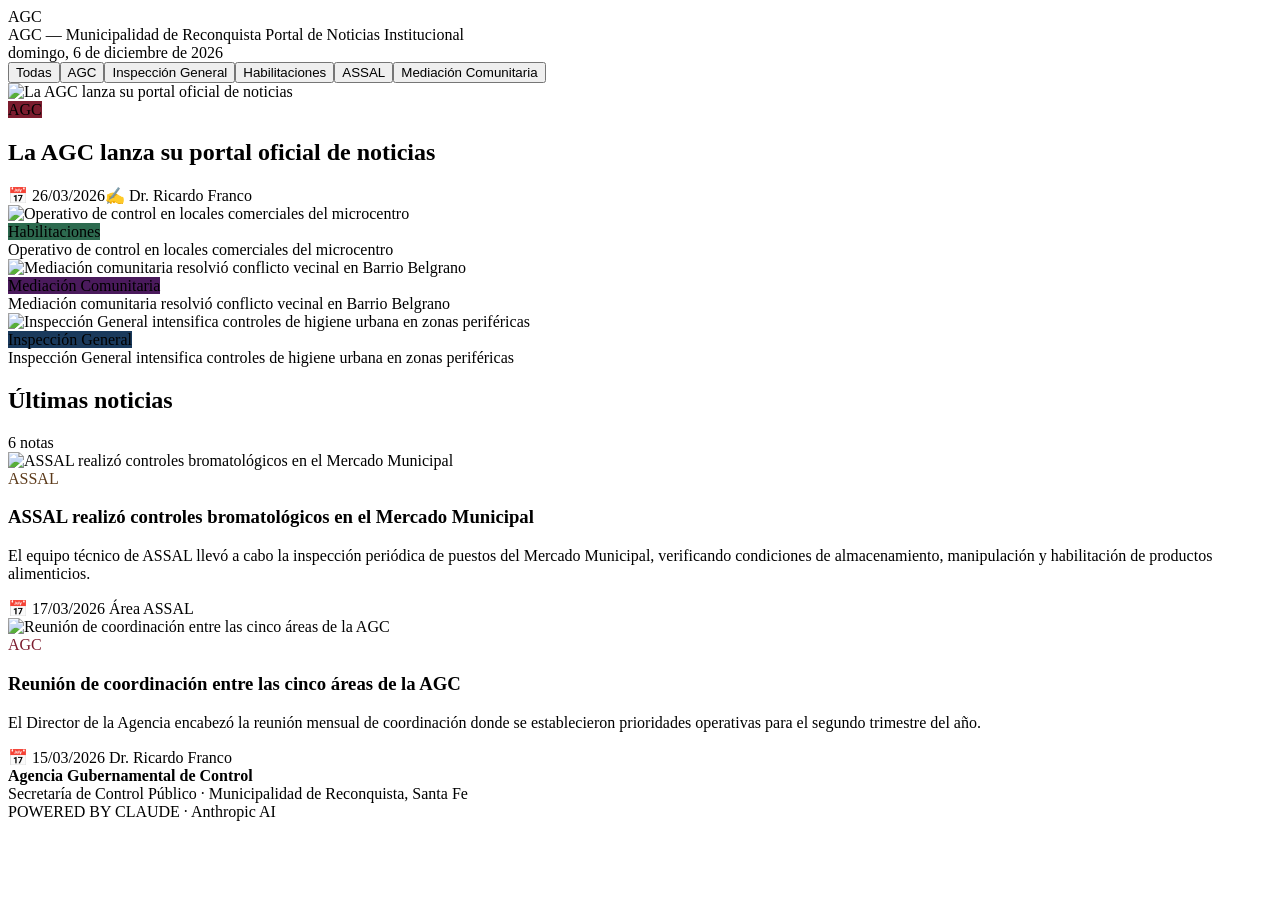
==== index.html @ d62741a8 "Add files via upload" ====
<!DOCTYPE html>
<html lang="es-AR">
<head>
  <meta charset="UTF-8" />
  <meta name="viewport" content="width=device-width, initial-scale=1.0" />
  <title>AGC Noticias · Municipalidad de Reconquista</title>
  <meta name="description" content="Portal oficial de noticias de la Agencia Gubernamental de Control — Municipalidad de Reconquista, Santa Fe." />
  <!-- Open Graph -->
  <meta property="og:title"       content="AGC Noticias · Municipalidad de Reconquista" />
  <meta property="og:description" content="Portal oficial de noticias de la Agencia Gubernamental de Control." />
  <meta property="og:type"        content="website" />
  <!-- Favicon placeholder -->
  <link rel="icon" href="assets/favicon.ico" type="image/x-icon" />
  <!-- Estilos -->
  <link rel="stylesheet" href="assets/style.css" />
</head>
<body>

  <!-- ── HEADER ───────────────────────────────────────────── -->
  <header class="site-header">
    <div class="header-inner">
      <div class="header-brand">
        <div class="header-logo-placeholder">AGC</div>
        <div class="header-titles">
          <span class="header-name">AGC — Municipalidad de Reconquista</span>
          <span class="header-sub">Portal de Noticias Institucional</span>
        </div>
      </div>
      <span class="header-date" id="header-date"></span>
    </div>
  </header>

  <!-- ── FILTROS POR ÁREA ──────────────────────────────────── -->
  <nav class="filters-bar" aria-label="Filtrar por área">
    <div class="filters-inner" id="filters-inner">
      <!-- generados dinámicamente -->
    </div>
  </nav>

  <!-- ── CONTENIDO PRINCIPAL ──────────────────────────────── -->
  <main class="main-content" id="main-content">
    <!-- Hero -->
    <section class="hero-section" id="hero-section" style="display:none;">
      <!-- Hero principal -->
      <div class="hero-main" id="hero-main" role="button" tabindex="0">
        <img class="hero-main-img" id="hero-main-img" src="" alt="" />
        <div class="hero-main-overlay"></div>
        <div class="hero-main-content">
          <span class="hero-area-badge" id="hero-main-badge"></span>
          <h1 class="hero-title" id="hero-main-title"></h1>
          <div class="hero-meta" id="hero-main-meta"></div>
        </div>
      </div>
      <!-- Sidebar hero -->
      <div class="hero-sidebar" id="hero-sidebar">
        <!-- generado dinámicamente -->
      </div>
    </section>

    <!-- Grilla de noticias -->
    <section>
      <div class="section-header">
        <h2 class="section-title" id="section-title">Últimas noticias</h2>
        <span class="section-count" id="section-count"></span>
      </div>
      <div class="news-grid" id="news-grid">
        <!-- generado dinámicamente -->
      </div>
    </section>
  </main>

  <!-- ── FOOTER ────────────────────────────────────────────── -->
  <footer class="site-footer">
    <div class="footer-inner">
      <div class="footer-left">
        <strong>Agencia Gubernamental de Control</strong><br />
        Secretaría de Control Público · Municipalidad de Reconquista, Santa Fe
      </div>
      <div class="footer-powered">
        POWERED BY CLAUDE · Anthropic AI
      </div>
    </div>
  </footer>

  <!-- ── JAVASCRIPT ────────────────────────────────────────── -->
  <script>
  // ── Fecha en el header ───────────────────────────────────
  (function(){
    const d = new Date();
    const opts = { weekday:'long', year:'numeric', month:'long', day:'numeric' };
    document.getElementById('header-date').textContent =
      d.toLocaleDateString('es-AR', opts);
  })();

  // ── Colores por área ─────────────────────────────────────
  const AREA_COLORS = {
    'AGC':                  '#7B1C2E',
    'Inspección General':   '#1A3A5C',
    'Habilitaciones':       '#2D6A4F',
    'ASSAL':                '#5C3A1A',
    'Mediación Comunitaria':'#4A1A5C',
  };

  function areaColor(area) {
    return AREA_COLORS[area] || '#555';
  }

  // ── Cargar y renderizar noticias ─────────────────────────
  let todasLasNoticias = [];
  let filtroActivo = 'Todas';

  fetch('noticias.json')
    .then(r => r.json())
    .then(data => {
      todasLasNoticias = data;
      construirFiltros(data);
      renderizar('Todas');
    })
    .catch(err => {
      console.error('Error cargando noticias.json:', err);
      document.getElementById('news-grid').innerHTML =
        '<div class="no-results"><h3>No se pudieron cargar las noticias</h3><p>Verificá que el archivo noticias.json existe y tiene formato válido.</p></div>';
    });

  // ── Construir tabs de filtro ─────────────────────────────
  function construirFiltros(data) {
    const areas = ['Todas', ...Object.keys(AREA_COLORS)];
    const container = document.getElementById('filters-inner');
    container.innerHTML = '';
    areas.forEach(area => {
      // Verificar que existe al menos una nota de esa área (o es "Todas")
      if (area !== 'Todas' && !data.some(n => n.area === area)) return;
      const btn = document.createElement('button');
      btn.className = 'filter-btn' + (area === 'Todas' ? ' active' : '');
      btn.textContent = area;
      btn.dataset.area = area;
      btn.addEventListener('click', () => {
        document.querySelectorAll('.filter-btn').forEach(b => b.classList.remove('active'));
        btn.classList.add('active');
        filtroActivo = area;
        renderizar(area);
      });
      container.appendChild(btn);
    });
  }

  // ── Renderizar hero + grilla según filtro ────────────────
  function renderizar(area) {
    const noticias = area === 'Todas'
      ? todasLasNoticias
      : todasLasNoticias.filter(n => n.area === area);

    // Actualizar título de sección
    document.getElementById('section-title').textContent =
      area === 'Todas' ? 'Últimas noticias' : area;
    document.getElementById('section-count').textContent =
      noticias.length + (noticias.length === 1 ? ' nota' : ' notas');

    // ── Hero: solo cuando filtramos "Todas" o hay ≥ 4 notas ──
    const heroSection = document.getElementById('hero-section');
    if (area === 'Todas' && noticias.length >= 1) {
      heroSection.style.display = '';
      renderizarHero(noticias);
      renderizarGrilla(noticias.slice(4));
    } else {
      heroSection.style.display = 'none';
      renderizarGrilla(noticias);
    }
  }

  // ── Hero ─────────────────────────────────────────────────
  function renderizarHero(noticias) {
    const principal = noticias[0];
    const sidebar   = noticias.slice(1, 4);

    // Hero principal
    const heroMain = document.getElementById('hero-main');
    document.getElementById('hero-main-img').src = principal.imagen || '';
    document.getElementById('hero-main-img').alt = principal.titulo;
    const badge = document.getElementById('hero-main-badge');
    badge.textContent = principal.area;
    badge.style.background = areaColor(principal.area);
    document.getElementById('hero-main-title').textContent = principal.titulo;
    document.getElementById('hero-main-meta').innerHTML =
      `<span>📅 ${principal.fecha}</span><span>✍️ ${principal.autor}</span>`;
    heroMain.onclick = () => location.href = principal.archivo;
    heroMain.onkeydown = e => { if (e.key === 'Enter') location.href = principal.archivo; };

    // Sidebar
    const sb = document.getElementById('hero-sidebar');
    sb.innerHTML = '';
    if (sidebar.length === 0) {
      document.getElementById('hero-section').style.gridTemplateColumns = '1fr';
    } else {
      document.getElementById('hero-section').style.gridTemplateColumns = '';
    }
    sidebar.forEach(nota => {
      const card = document.createElement('div');
      card.className = 'hero-side-card';
      card.setAttribute('role','button');
      card.setAttribute('tabindex','0');
      card.innerHTML = `
        <img class="hero-side-img" src="${nota.imagen || ''}" alt="${nota.titulo}" loading="lazy" />
        <div class="hero-side-overlay"></div>
        <div class="hero-side-content">
          <span class="hero-side-badge" style="background:${areaColor(nota.area)}">${nota.area}</span>
          <div class="hero-side-title">${nota.titulo}</div>
        </div>`;
      card.onclick = () => location.href = nota.archivo;
      card.onkeydown = e => { if (e.key === 'Enter') location.href = nota.archivo; };
      sb.appendChild(card);
    });
  }

  // ── Grilla ───────────────────────────────────────────────
  function renderizarGrilla(noticias) {
    const grid = document.getElementById('news-grid');
    grid.innerHTML = '';

    if (noticias.length === 0) {
      grid.innerHTML = '<div class="no-results"><h3>Sin noticias en esta área</h3><p>Seleccioná otra área o revisá más tarde.</p></div>';
      return;
    }

    noticias.forEach((nota, i) => {
      const card = document.createElement('article');
      card.className = 'news-card';
      card.style.animationDelay = (i * 60) + 'ms';
      card.setAttribute('role','button');
      card.setAttribute('tabindex','0');
      card.innerHTML = `
        <div class="card-img-wrap">
          <img class="card-img" src="${nota.imagen || ''}" alt="${nota.titulo}" loading="lazy" />
        </div>
        <div class="card-body">
          <div class="card-area" style="color:${areaColor(nota.area)}">${nota.area}</div>
          <h3 class="card-title">${nota.titulo}</h3>
          <p class="card-summary">${nota.resumen}</p>
          <div class="card-footer">
            <span class="card-fecha">📅 ${nota.fecha}</span>
            <span class="card-autor">${nota.autor}</span>
          </div>
        </div>`;
      card.onclick = () => location.href = nota.archivo;
      card.onkeydown = e => { if (e.key === 'Enter') location.href = nota.archivo; };
      grid.appendChild(card);
    });
  }
  </script>

</body>
</html>
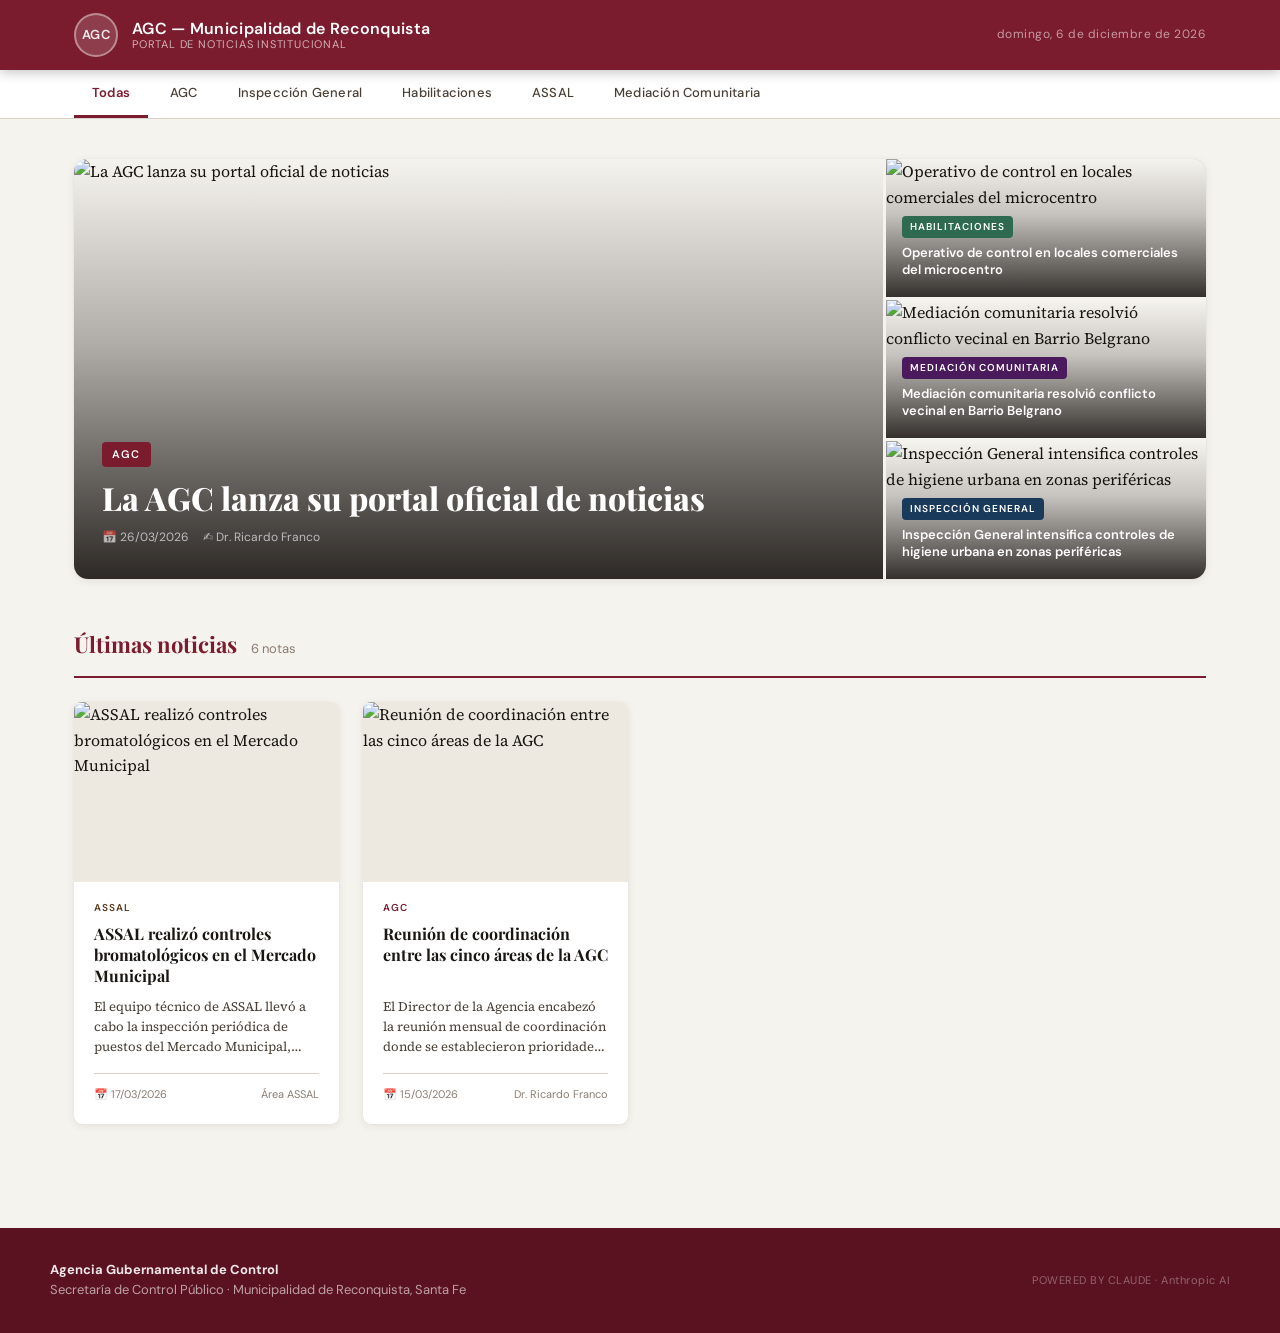
==== commit 7bc25f1f: "Update index.html" ====
--- a/index.html
+++ b/index.html
@@ -5,10 +5,26 @@
   <meta name="viewport" content="width=device-width, initial-scale=1.0" />
   <title>AGC Noticias · Municipalidad de Reconquista</title>
   <meta name="description" content="Portal oficial de noticias de la Agencia Gubernamental de Control — Municipalidad de Reconquista, Santa Fe." />
-  <!-- Open Graph -->
+
+  <!-- ── Open Graph (Facebook, LinkedIn, WhatsApp) ── -->
+  <meta property="og:type"        content="website" />
+  <meta property="og:site_name"   content="AGC Noticias" />
+  <meta property="og:locale"      content="es_AR" />
+  <meta property="og:url"         content="https://TU-USUARIO.github.io/agc-noticias/" />
   <meta property="og:title"       content="AGC Noticias · Municipalidad de Reconquista" />
-  <meta property="og:description" content="Portal oficial de noticias de la Agencia Gubernamental de Control." />
-  <meta property="og:type"        content="website" />
+  <meta property="og:description" content="Portal oficial de noticias de la Agencia Gubernamental de Control — Municipalidad de Reconquista, Santa Fe." />
+  <meta property="og:image"       content="https://images.unsplash.com/photo-1568992687947-868a62a9f521?w=1200&q=80" />
+  <meta property="og:image:width"  content="1200" />
+  <meta property="og:image:height" content="630" />
+  <meta property="og:image:alt"    content="Portal de Noticias AGC — Municipalidad de Reconquista" />
+
+  <!-- ── Twitter / X Cards ── -->
+  <meta name="twitter:card"        content="summary_large_image" />
+  <meta name="twitter:title"       content="AGC Noticias · Municipalidad de Reconquista" />
+  <meta name="twitter:description" content="Portal oficial de noticias de la Agencia Gubernamental de Control — Municipalidad de Reconquista, Santa Fe." />
+  <meta name="twitter:image"       content="https://images.unsplash.com/photo-1568992687947-868a62a9f521?w=1200&q=80" />
+  <meta name="twitter:image:alt"   content="Portal de Noticias AGC — Municipalidad de Reconquista" />
+
   <!-- Favicon placeholder -->
   <link rel="icon" href="assets/favicon.ico" type="image/x-icon" />
   <!-- Estilos -->
@@ -250,3 +266,4 @@
 
 </body>
 </html>
+
--- a/assets/style.css
+++ b/assets/style.css
@@ -0,0 +1,604 @@
+/* ============================================================
+   AGC NOTICIAS — Portal de Noticias · Municipalidad de Reconquista
+   style.css · Hoja de estilos compartida
+   ============================================================ */
+
+@import url('https://fonts.googleapis.com/css2?family=Playfair+Display:wght@700;800&family=Source+Serif+4:ital,opsz,wght@0,8..60,300;0,8..60,400;0,8..60,600;1,8..60,300;1,8..60,400&family=DM+Sans:wght@400;500;600&display=swap');
+
+/* ── Variables ─────────────────────────────────────────────── */
+:root {
+  --color-primary:     #7B1C2E;   /* vino institucional */
+  --color-primary-dk:  #5A1220;
+  --color-primary-lt:  #9E2740;
+  --color-accent:      #C8922A;   /* dorado tierra */
+  --color-bg:          #F5F3EE;   /* crema papel */
+  --color-surface:     #FFFFFF;
+  --color-surface-alt: #EDE9E1;
+  --color-text:        #1A1612;
+  --color-text-mid:    #4A3F35;
+  --color-text-muted:  #8A7D72;
+  --color-border:      #D9D2C8;
+  --color-hero-overlay: rgba(26, 18, 10, 0.62);
+
+  --font-display: 'Playfair Display', Georgia, serif;
+  --font-body:    'Source Serif 4', Georgia, serif;
+  --font-ui:      'DM Sans', system-ui, sans-serif;
+
+  --radius-sm: 4px;
+  --radius-md: 8px;
+  --radius-lg: 14px;
+
+  --shadow-card: 0 2px 8px rgba(26,18,10,0.08), 0 0 1px rgba(26,18,10,0.12);
+  --shadow-hover: 0 8px 24px rgba(26,18,10,0.14), 0 0 1px rgba(26,18,10,0.12);
+
+  --max-width: 1180px;
+  --header-h: 70px;
+}
+
+/* ── Reset básico ───────────────────────────────────────────── */
+*, *::before, *::after { box-sizing: border-box; margin: 0; padding: 0; }
+html { scroll-behavior: smooth; }
+body {
+  font-family: var(--font-body);
+  background: var(--color-bg);
+  color: var(--color-text);
+  line-height: 1.6;
+  -webkit-font-smoothing: antialiased;
+}
+img { max-width: 100%; display: block; }
+a { color: inherit; text-decoration: none; }
+
+/* ── Header ─────────────────────────────────────────────────── */
+.site-header {
+  background: var(--color-primary);
+  height: var(--header-h);
+  position: sticky;
+  top: 0;
+  z-index: 100;
+  box-shadow: 0 2px 12px rgba(0,0,0,0.25);
+}
+.header-inner {
+  max-width: var(--max-width);
+  margin: 0 auto;
+  padding: 0 24px;
+  height: 100%;
+  display: flex;
+  align-items: center;
+  justify-content: space-between;
+  gap: 16px;
+}
+.header-brand {
+  display: flex;
+  align-items: center;
+  gap: 14px;
+}
+.header-logo {
+  width: 44px;
+  height: 44px;
+  border-radius: 50%;
+  border: 2px solid rgba(255,255,255,0.3);
+  object-fit: cover;
+  flex-shrink: 0;
+}
+.header-logo-placeholder {
+  width: 44px;
+  height: 44px;
+  border-radius: 50%;
+  border: 2px solid rgba(255,255,255,0.4);
+  background: rgba(255,255,255,0.15);
+  display: flex;
+  align-items: center;
+  justify-content: center;
+  flex-shrink: 0;
+  font-family: var(--font-ui);
+  font-weight: 600;
+  font-size: 13px;
+  color: rgba(255,255,255,0.9);
+  letter-spacing: 0.5px;
+}
+.header-titles { display: flex; flex-direction: column; line-height: 1.2; }
+.header-name {
+  font-family: var(--font-ui);
+  font-size: 16px;
+  font-weight: 600;
+  color: #fff;
+  letter-spacing: 0.3px;
+}
+.header-sub {
+  font-family: var(--font-ui);
+  font-size: 11px;
+  color: rgba(255,255,255,0.65);
+  letter-spacing: 0.8px;
+  text-transform: uppercase;
+}
+.header-back {
+  font-family: var(--font-ui);
+  font-size: 13px;
+  color: rgba(255,255,255,0.8);
+  display: flex;
+  align-items: center;
+  gap: 6px;
+  transition: color .2s;
+}
+.header-back:hover { color: #fff; }
+.header-back svg { width: 16px; height: 16px; }
+.header-date {
+  font-family: var(--font-ui);
+  font-size: 12px;
+  color: rgba(255,255,255,0.55);
+  letter-spacing: 0.5px;
+}
+
+/* ── Filtros por área ───────────────────────────────────────── */
+.filters-bar {
+  background: var(--color-surface);
+  border-bottom: 1px solid var(--color-border);
+  position: sticky;
+  top: var(--header-h);
+  z-index: 90;
+}
+.filters-inner {
+  max-width: var(--max-width);
+  margin: 0 auto;
+  padding: 0 24px;
+  display: flex;
+  gap: 4px;
+  overflow-x: auto;
+  scrollbar-width: none;
+  -webkit-overflow-scrolling: touch;
+}
+.filters-inner::-webkit-scrollbar { display: none; }
+.filter-btn {
+  font-family: var(--font-ui);
+  font-size: 13px;
+  font-weight: 500;
+  padding: 14px 18px;
+  border: none;
+  background: transparent;
+  color: var(--color-text-mid);
+  cursor: pointer;
+  white-space: nowrap;
+  border-bottom: 3px solid transparent;
+  transition: color .2s, border-color .2s;
+  letter-spacing: 0.2px;
+}
+.filter-btn:hover { color: var(--color-primary); }
+.filter-btn.active {
+  color: var(--color-primary);
+  border-bottom-color: var(--color-primary);
+  font-weight: 600;
+}
+
+/* ── Contenedor principal ───────────────────────────────────── */
+.main-content {
+  max-width: var(--max-width);
+  margin: 0 auto;
+  padding: 40px 24px 64px;
+}
+
+/* ── Hero ───────────────────────────────────────────────────── */
+.hero-section {
+  display: grid;
+  grid-template-columns: 1fr 320px;
+  gap: 3px;
+  margin-bottom: 48px;
+  border-radius: var(--radius-lg);
+  overflow: hidden;
+  box-shadow: var(--shadow-card);
+}
+.hero-main {
+  position: relative;
+  min-height: 420px;
+  cursor: pointer;
+  overflow: hidden;
+}
+.hero-main-img {
+  width: 100%;
+  height: 100%;
+  object-fit: cover;
+  position: absolute;
+  inset: 0;
+  transition: transform .5s ease;
+}
+.hero-main:hover .hero-main-img { transform: scale(1.03); }
+.hero-main-overlay {
+  position: absolute;
+  inset: 0;
+  background: linear-gradient(to top, rgba(10,5,2,0.85) 0%, rgba(10,5,2,0.3) 55%, transparent 100%);
+}
+.hero-main-content {
+  position: absolute;
+  bottom: 0;
+  left: 0;
+  right: 0;
+  padding: 32px 28px;
+}
+.hero-area-badge {
+  display: inline-block;
+  font-family: var(--font-ui);
+  font-size: 11px;
+  font-weight: 600;
+  letter-spacing: 1.2px;
+  text-transform: uppercase;
+  background: var(--color-primary);
+  color: #fff;
+  padding: 4px 10px;
+  border-radius: var(--radius-sm);
+  margin-bottom: 12px;
+}
+.hero-title {
+  font-family: var(--font-display);
+  font-size: clamp(22px, 3vw, 32px);
+  font-weight: 800;
+  color: #fff;
+  line-height: 1.2;
+  margin-bottom: 10px;
+}
+.hero-meta {
+  font-family: var(--font-ui);
+  font-size: 12px;
+  color: rgba(255,255,255,0.65);
+  display: flex;
+  gap: 14px;
+  flex-wrap: wrap;
+}
+.hero-sidebar {
+  display: flex;
+  flex-direction: column;
+  gap: 3px;
+}
+.hero-side-card {
+  flex: 1;
+  position: relative;
+  overflow: hidden;
+  cursor: pointer;
+  min-height: 0;
+}
+.hero-side-img {
+  width: 100%;
+  height: 100%;
+  object-fit: cover;
+  position: absolute;
+  inset: 0;
+  transition: transform .4s ease;
+}
+.hero-side-card:hover .hero-side-img { transform: scale(1.05); }
+.hero-side-overlay {
+  position: absolute;
+  inset: 0;
+  background: linear-gradient(to top, rgba(10,5,2,0.82) 0%, rgba(10,5,2,0.2) 60%, transparent 100%);
+}
+.hero-side-content {
+  position: absolute;
+  bottom: 0;
+  left: 0;
+  right: 0;
+  padding: 16px 16px 18px;
+}
+.hero-side-badge {
+  display: inline-block;
+  font-family: var(--font-ui);
+  font-size: 10px;
+  font-weight: 600;
+  letter-spacing: 1px;
+  text-transform: uppercase;
+  background: var(--color-accent);
+  color: #fff;
+  padding: 3px 8px;
+  border-radius: var(--radius-sm);
+  margin-bottom: 6px;
+}
+.hero-side-title {
+  font-family: var(--font-ui);
+  font-size: 13px;
+  font-weight: 600;
+  color: #fff;
+  line-height: 1.35;
+}
+
+/* ── Sección de grilla ──────────────────────────────────────── */
+.section-header {
+  display: flex;
+  align-items: baseline;
+  gap: 14px;
+  margin-bottom: 24px;
+  padding-bottom: 14px;
+  border-bottom: 2px solid var(--color-primary);
+}
+.section-title {
+  font-family: var(--font-display);
+  font-size: 22px;
+  font-weight: 700;
+  color: var(--color-primary);
+}
+.section-count {
+  font-family: var(--font-ui);
+  font-size: 13px;
+  color: var(--color-text-muted);
+}
+
+/* ── Grilla de tarjetas ─────────────────────────────────────── */
+.news-grid {
+  display: grid;
+  grid-template-columns: repeat(auto-fill, minmax(260px, 1fr));
+  gap: 24px;
+}
+.news-card {
+  background: var(--color-surface);
+  border-radius: var(--radius-md);
+  overflow: hidden;
+  box-shadow: var(--shadow-card);
+  cursor: pointer;
+  transition: transform .25s ease, box-shadow .25s ease;
+  display: flex;
+  flex-direction: column;
+  animation: fadeUp .4s ease both;
+}
+.news-card:hover {
+  transform: translateY(-4px);
+  box-shadow: var(--shadow-hover);
+}
+@keyframes fadeUp {
+  from { opacity: 0; transform: translateY(16px); }
+  to   { opacity: 1; transform: translateY(0); }
+}
+.card-img-wrap {
+  width: 100%;
+  height: 180px;
+  overflow: hidden;
+  flex-shrink: 0;
+  background: var(--color-surface-alt);
+}
+.card-img {
+  width: 100%;
+  height: 100%;
+  object-fit: cover;
+  transition: transform .4s ease;
+}
+.news-card:hover .card-img { transform: scale(1.05); }
+.card-body { padding: 18px 20px 20px; flex: 1; display: flex; flex-direction: column; }
+.card-area {
+  font-family: var(--font-ui);
+  font-size: 10px;
+  font-weight: 600;
+  letter-spacing: 1.1px;
+  text-transform: uppercase;
+  color: var(--color-primary);
+  margin-bottom: 8px;
+}
+.card-title {
+  font-family: var(--font-display);
+  font-size: 16px;
+  font-weight: 700;
+  line-height: 1.3;
+  color: var(--color-text);
+  margin-bottom: 10px;
+  flex: 1;
+}
+.card-summary {
+  font-family: var(--font-body);
+  font-size: 13px;
+  color: var(--color-text-mid);
+  line-height: 1.55;
+  margin-bottom: 16px;
+  display: -webkit-box;
+  -webkit-line-clamp: 3;
+  -webkit-box-orient: vertical;
+  overflow: hidden;
+}
+.card-footer {
+  display: flex;
+  justify-content: space-between;
+  align-items: center;
+  padding-top: 12px;
+  border-top: 1px solid var(--color-border);
+}
+.card-fecha {
+  font-family: var(--font-ui);
+  font-size: 11px;
+  color: var(--color-text-muted);
+}
+.card-autor {
+  font-family: var(--font-ui);
+  font-size: 11px;
+  color: var(--color-text-muted);
+  text-align: right;
+  max-width: 55%;
+  white-space: nowrap;
+  overflow: hidden;
+  text-overflow: ellipsis;
+}
+
+/* ── Sin resultados ─────────────────────────────────────────── */
+.no-results {
+  grid-column: 1/-1;
+  text-align: center;
+  padding: 60px 20px;
+  color: var(--color-text-muted);
+  font-family: var(--font-ui);
+}
+.no-results h3 { font-size: 18px; margin-bottom: 8px; color: var(--color-text-mid); }
+.no-results p  { font-size: 14px; }
+
+/* ── Footer ─────────────────────────────────────────────────── */
+.site-footer {
+  background: var(--color-primary-dk);
+  padding: 32px 24px;
+  margin-top: 40px;
+}
+.footer-inner {
+  max-width: var(--max-width);
+  margin: 0 auto;
+  display: flex;
+  justify-content: space-between;
+  align-items: center;
+  flex-wrap: wrap;
+  gap: 16px;
+}
+.footer-left {
+  font-family: var(--font-ui);
+  font-size: 13px;
+  color: rgba(255,255,255,0.6);
+  line-height: 1.6;
+}
+.footer-left strong { color: rgba(255,255,255,0.9); }
+.footer-powered {
+  font-family: var(--font-ui);
+  font-size: 11px;
+  color: rgba(255,255,255,0.35);
+  letter-spacing: 0.5px;
+  text-align: right;
+}
+
+/* ── Página de artículo ─────────────────────────────────────── */
+.article-wrap {
+  max-width: 780px;
+  margin: 48px auto 80px;
+  padding: 0 24px;
+}
+.article-area-badge {
+  display: inline-block;
+  font-family: var(--font-ui);
+  font-size: 11px;
+  font-weight: 600;
+  letter-spacing: 1.2px;
+  text-transform: uppercase;
+  background: var(--color-primary);
+  color: #fff;
+  padding: 5px 12px;
+  border-radius: var(--radius-sm);
+  margin-bottom: 20px;
+}
+.article-title {
+  font-family: var(--font-display);
+  font-size: clamp(26px, 5vw, 42px);
+  font-weight: 800;
+  line-height: 1.18;
+  color: var(--color-text);
+  margin-bottom: 20px;
+}
+.article-meta {
+  display: flex;
+  flex-wrap: wrap;
+  gap: 20px;
+  padding: 16px 0;
+  border-top: 1px solid var(--color-border);
+  border-bottom: 1px solid var(--color-border);
+  margin-bottom: 32px;
+}
+.article-meta-item {
+  display: flex;
+  flex-direction: column;
+  gap: 2px;
+}
+.article-meta-label {
+  font-family: var(--font-ui);
+  font-size: 10px;
+  font-weight: 600;
+  letter-spacing: 1px;
+  text-transform: uppercase;
+  color: var(--color-text-muted);
+}
+.article-meta-value {
+  font-family: var(--font-ui);
+  font-size: 14px;
+  font-weight: 500;
+  color: var(--color-text-mid);
+}
+.article-featured-img {
+  width: 100%;
+  border-radius: var(--radius-md);
+  margin-bottom: 36px;
+  box-shadow: var(--shadow-card);
+}
+.article-img-caption {
+  font-family: var(--font-ui);
+  font-size: 12px;
+  color: var(--color-text-muted);
+  margin-top: -28px;
+  margin-bottom: 36px;
+  text-align: center;
+  font-style: italic;
+}
+.article-body {
+  font-family: var(--font-body);
+  font-size: 18px;
+  line-height: 1.75;
+  color: var(--color-text);
+}
+.article-body p { margin-bottom: 1.4em; }
+.article-body h2 {
+  font-family: var(--font-display);
+  font-size: 24px;
+  font-weight: 700;
+  color: var(--color-primary);
+  margin: 2em 0 0.7em;
+}
+.article-body h3 {
+  font-family: var(--font-display);
+  font-size: 20px;
+  font-weight: 700;
+  color: var(--color-text);
+  margin: 1.6em 0 0.6em;
+}
+.article-body ul, .article-body ol {
+  padding-left: 1.5em;
+  margin-bottom: 1.4em;
+}
+.article-body li { margin-bottom: 0.5em; }
+.article-body blockquote {
+  border-left: 4px solid var(--color-primary);
+  padding: 16px 20px;
+  margin: 2em 0;
+  background: var(--color-surface-alt);
+  border-radius: 0 var(--radius-md) var(--radius-md) 0;
+  font-style: italic;
+  color: var(--color-text-mid);
+}
+.article-body strong { font-weight: 600; color: var(--color-text); }
+.article-body a { color: var(--color-primary); text-decoration: underline; }
+.article-body a:hover { color: var(--color-primary-lt); }
+.article-video-embed {
+  width: 100%;
+  aspect-ratio: 16/9;
+  margin: 2em 0;
+  border-radius: var(--radius-md);
+  overflow: hidden;
+  box-shadow: var(--shadow-card);
+}
+.article-video-embed iframe { width: 100%; height: 100%; border: none; }
+.article-divider {
+  border: none;
+  border-top: 1px solid var(--color-border);
+  margin: 40px 0;
+}
+.article-powered {
+  font-family: var(--font-ui);
+  font-size: 11px;
+  color: var(--color-text-muted);
+  letter-spacing: 0.5px;
+  text-align: center;
+  padding-top: 24px;
+}
+
+/* ── Responsive ─────────────────────────────────────────────── */
+@media (max-width: 900px) {
+  .hero-section {
+    grid-template-columns: 1fr;
+  }
+  .hero-sidebar {
+    flex-direction: row;
+    min-height: 200px;
+  }
+  .hero-side-card { min-height: 200px; }
+}
+@media (max-width: 600px) {
+  :root { --header-h: 60px; }
+  .header-sub { display: none; }
+  .hero-main { min-height: 300px; }
+  .hero-sidebar { flex-direction: column; }
+  .hero-side-card { min-height: 160px; }
+  .news-grid { grid-template-columns: 1fr; }
+  .footer-inner { flex-direction: column; text-align: center; }
+  .footer-powered { text-align: center; }
+}
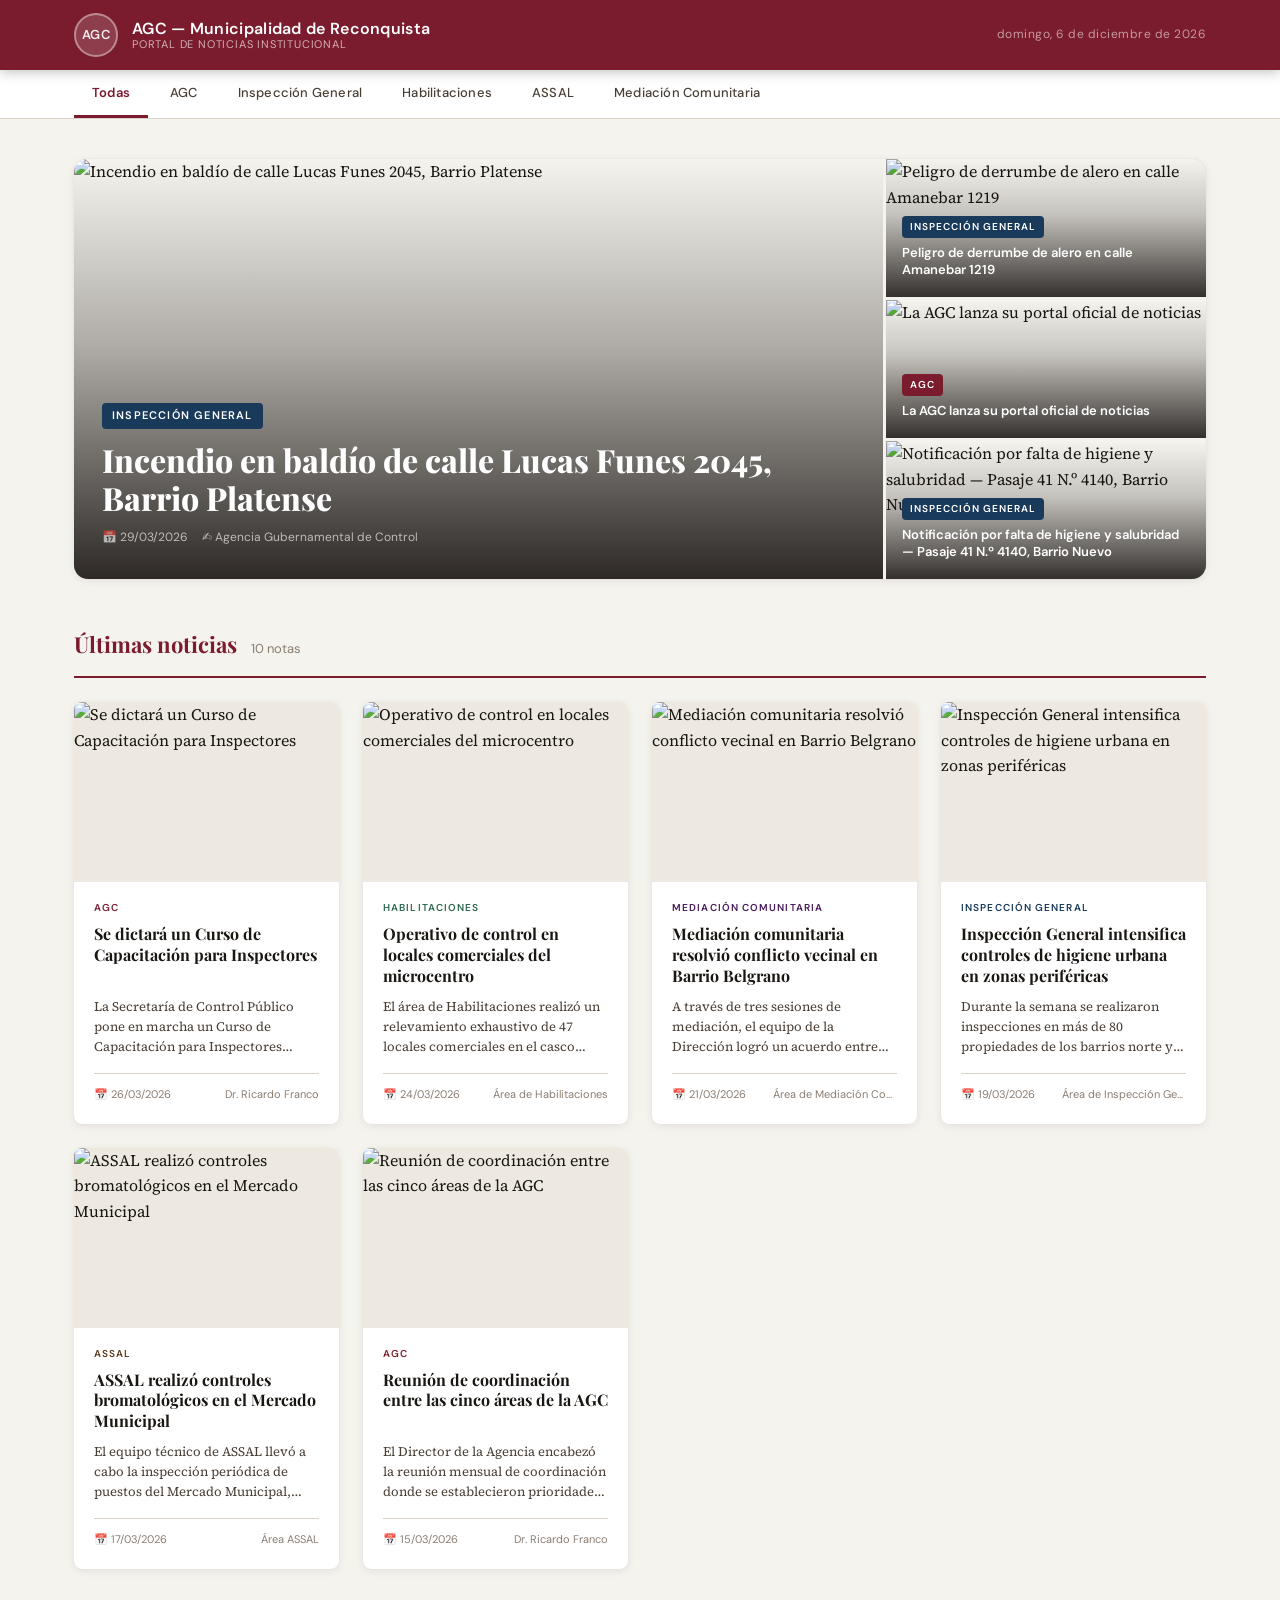
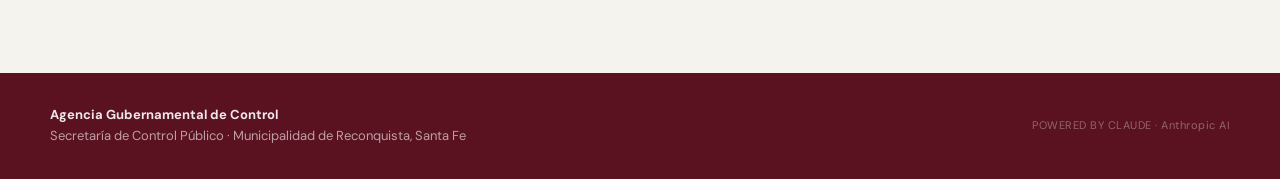
==== commit a2951333: "Add Google tag for analytics tracking Added Google Analytics tracking script to the HTML." ====
--- a/index.html
+++ b/index.html
@@ -10,7 +10,7 @@
   <meta property="og:type"        content="website" />
   <meta property="og:site_name"   content="AGC Noticias" />
   <meta property="og:locale"      content="es_AR" />
-  <meta property="og:url"         content="https://TU-USUARIO.github.io/agc-noticias/" />
+  <meta property="og:url"         content="https://airerqta-star.github.io/noticias/" />
   <meta property="og:title"       content="AGC Noticias · Municipalidad de Reconquista" />
   <meta property="og:description" content="Portal oficial de noticias de la Agencia Gubernamental de Control — Municipalidad de Reconquista, Santa Fe." />
   <meta property="og:image"       content="https://images.unsplash.com/photo-1568992687947-868a62a9f521?w=1200&q=80" />
@@ -29,6 +29,16 @@
   <link rel="icon" href="assets/favicon.ico" type="image/x-icon" />
   <!-- Estilos -->
   <link rel="stylesheet" href="assets/style.css" />
+<!-- Google tag (gtag.js) -->
+<script async src="https://www.googletagmanager.com/gtag/js?id=G-KKMCXVGZ6F"></script>
+<script>
+  window.dataLayer = window.dataLayer || [];
+  function gtag(){dataLayer.push(arguments);}
+  gtag('js', new Date());
+
+  gtag('config', 'G-KKMCXVGZ6F');
+</script>
+
 </head>
 <body>
 
